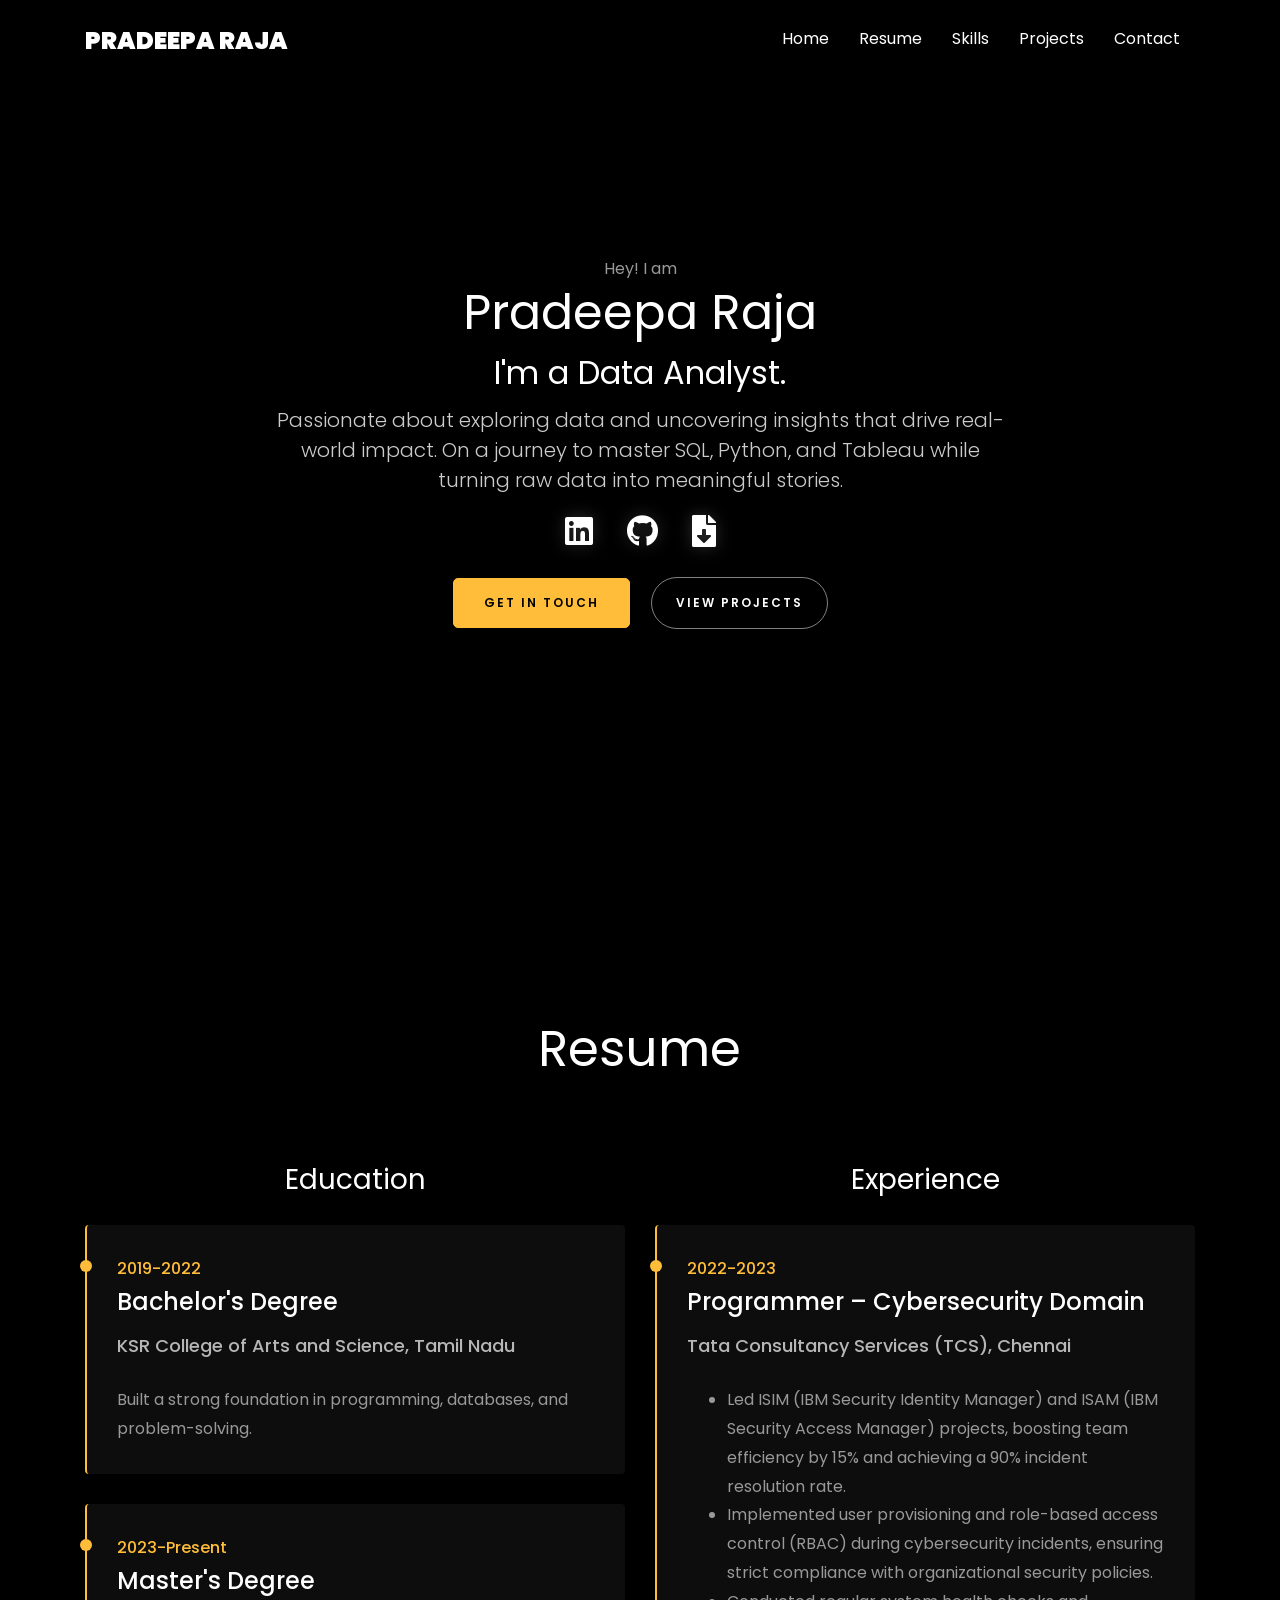
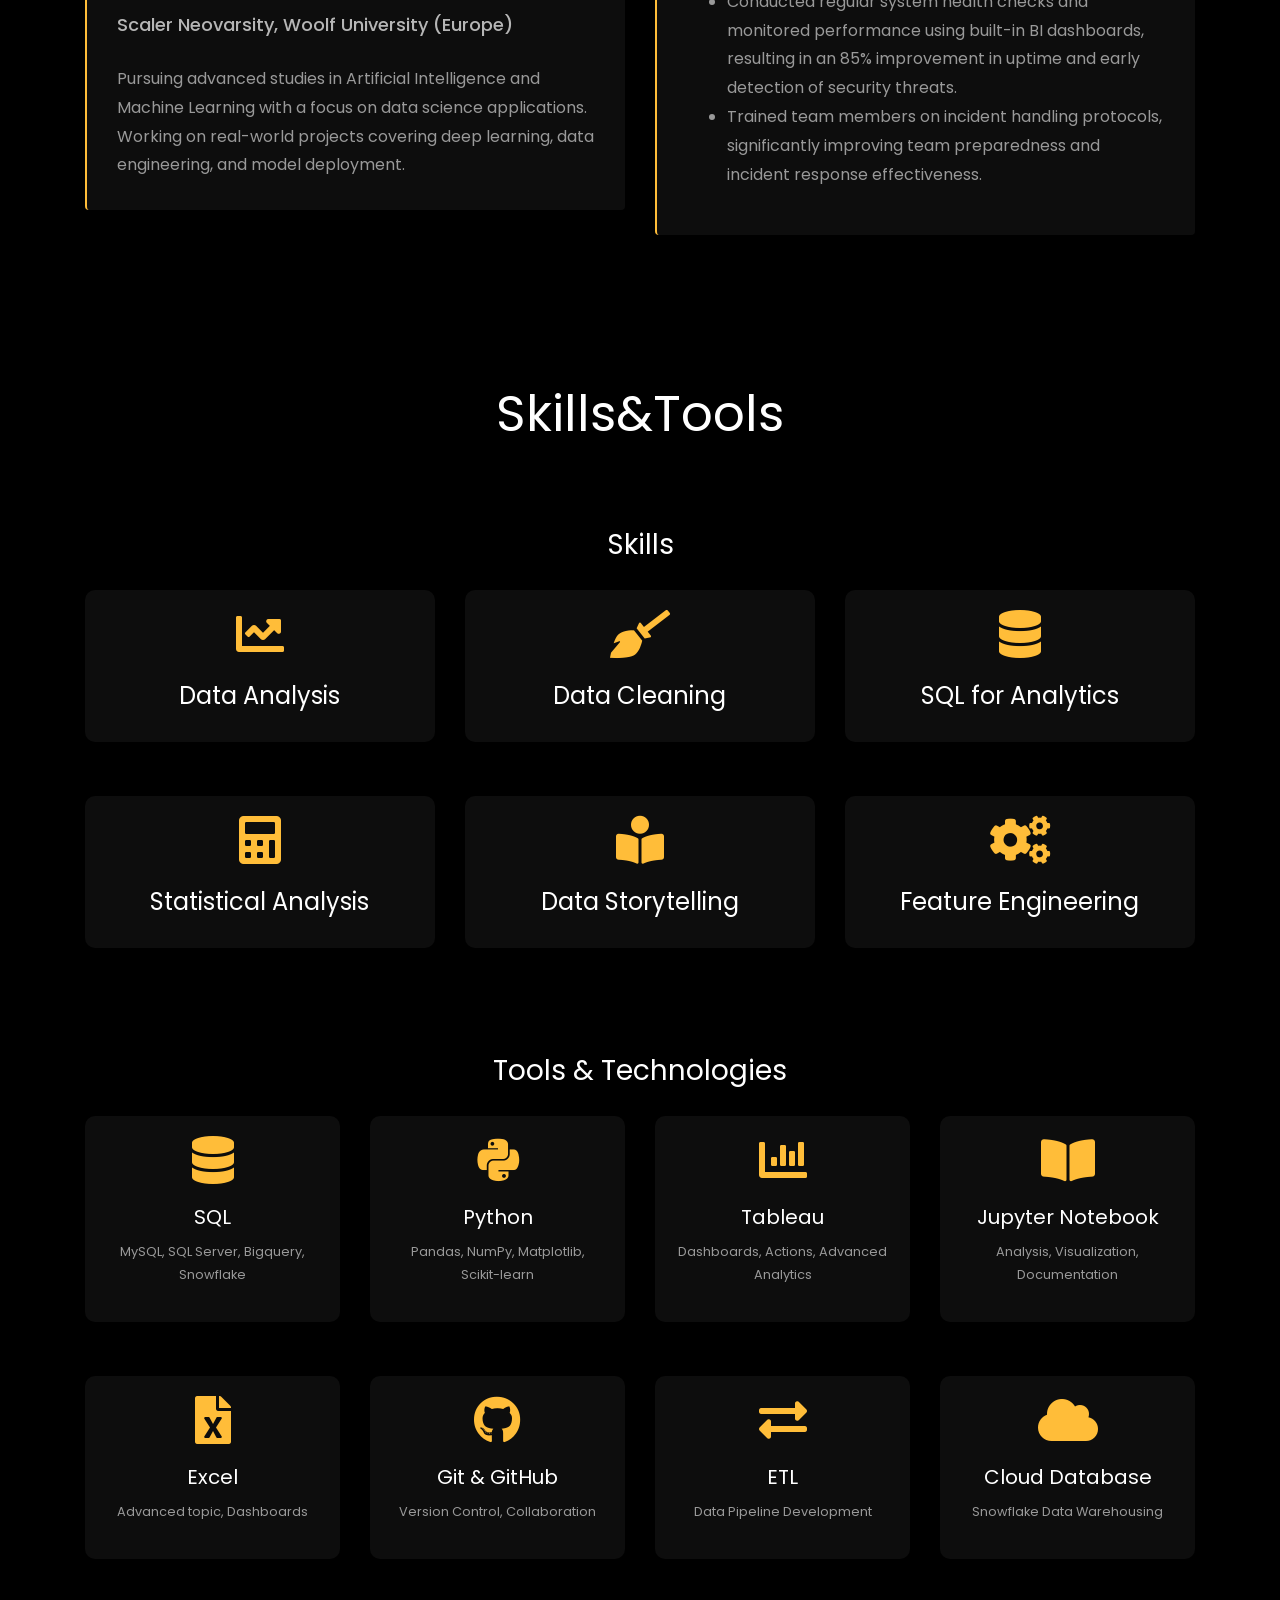
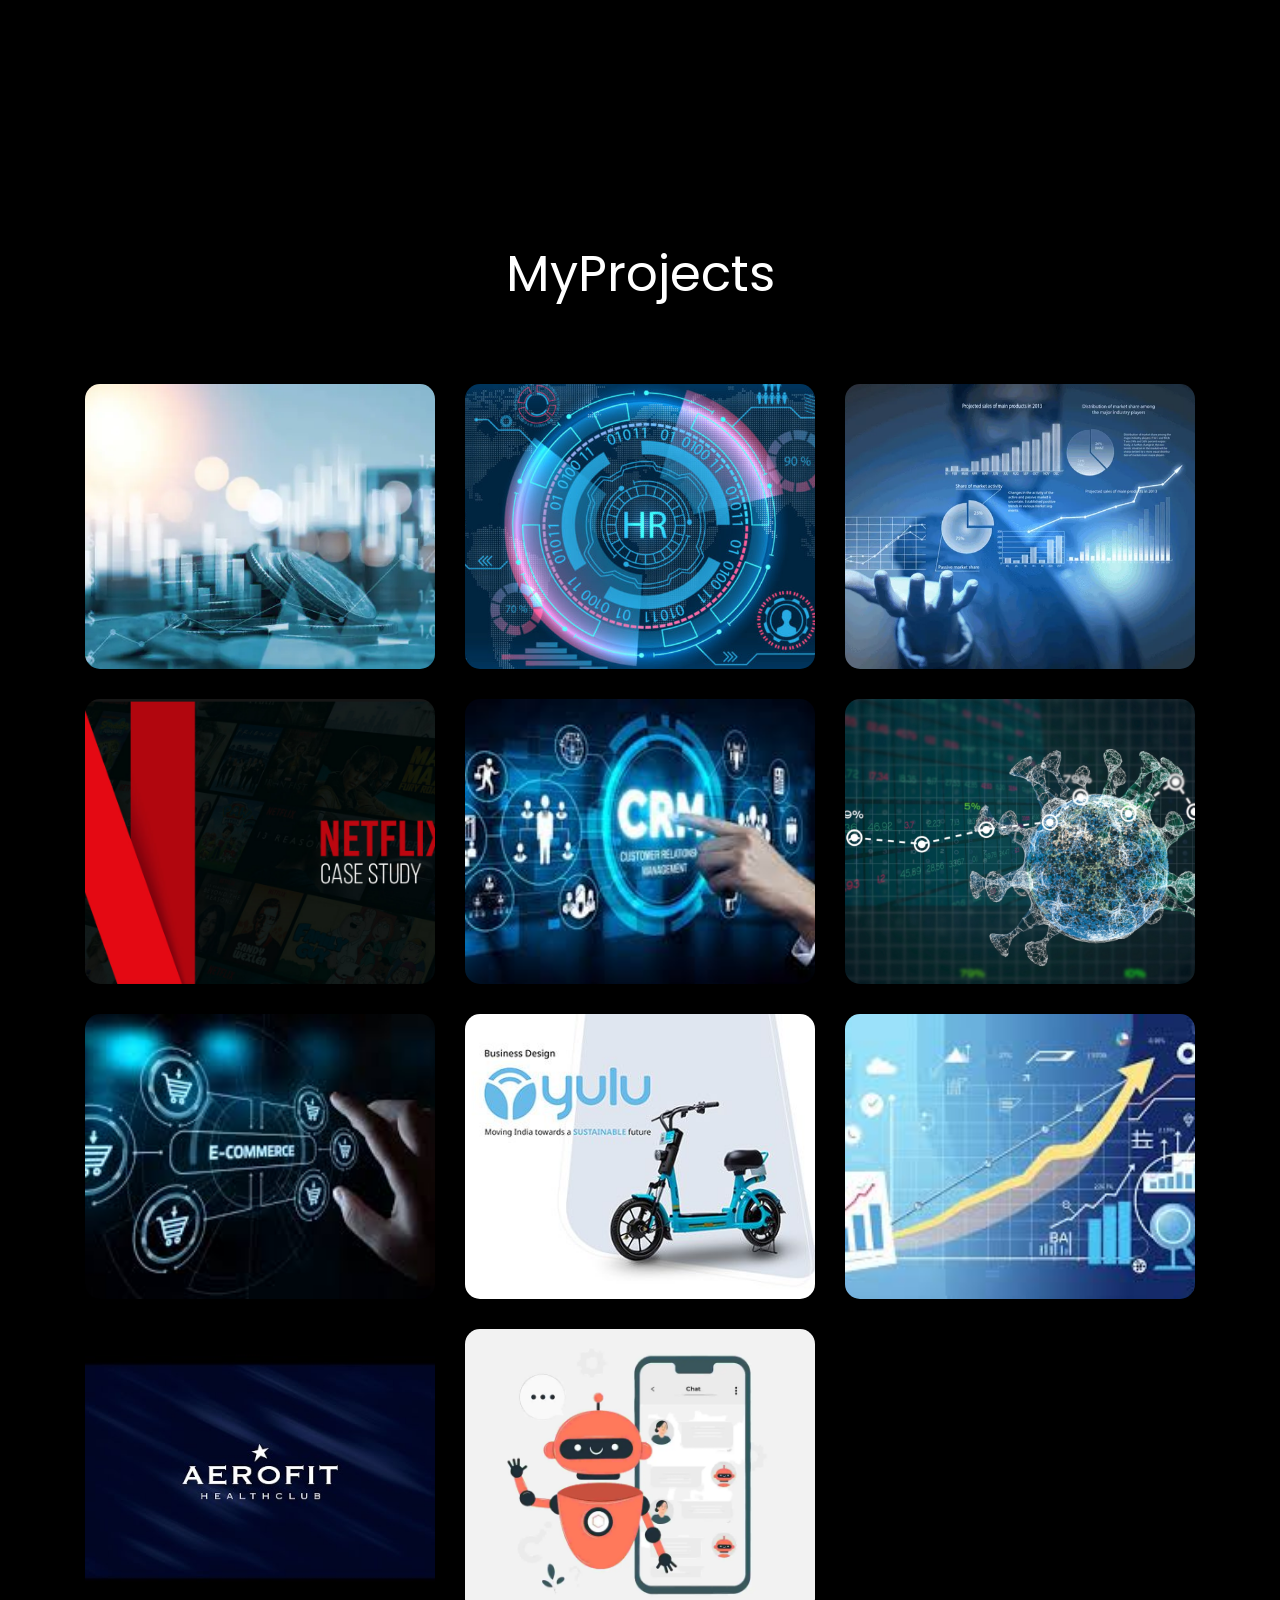
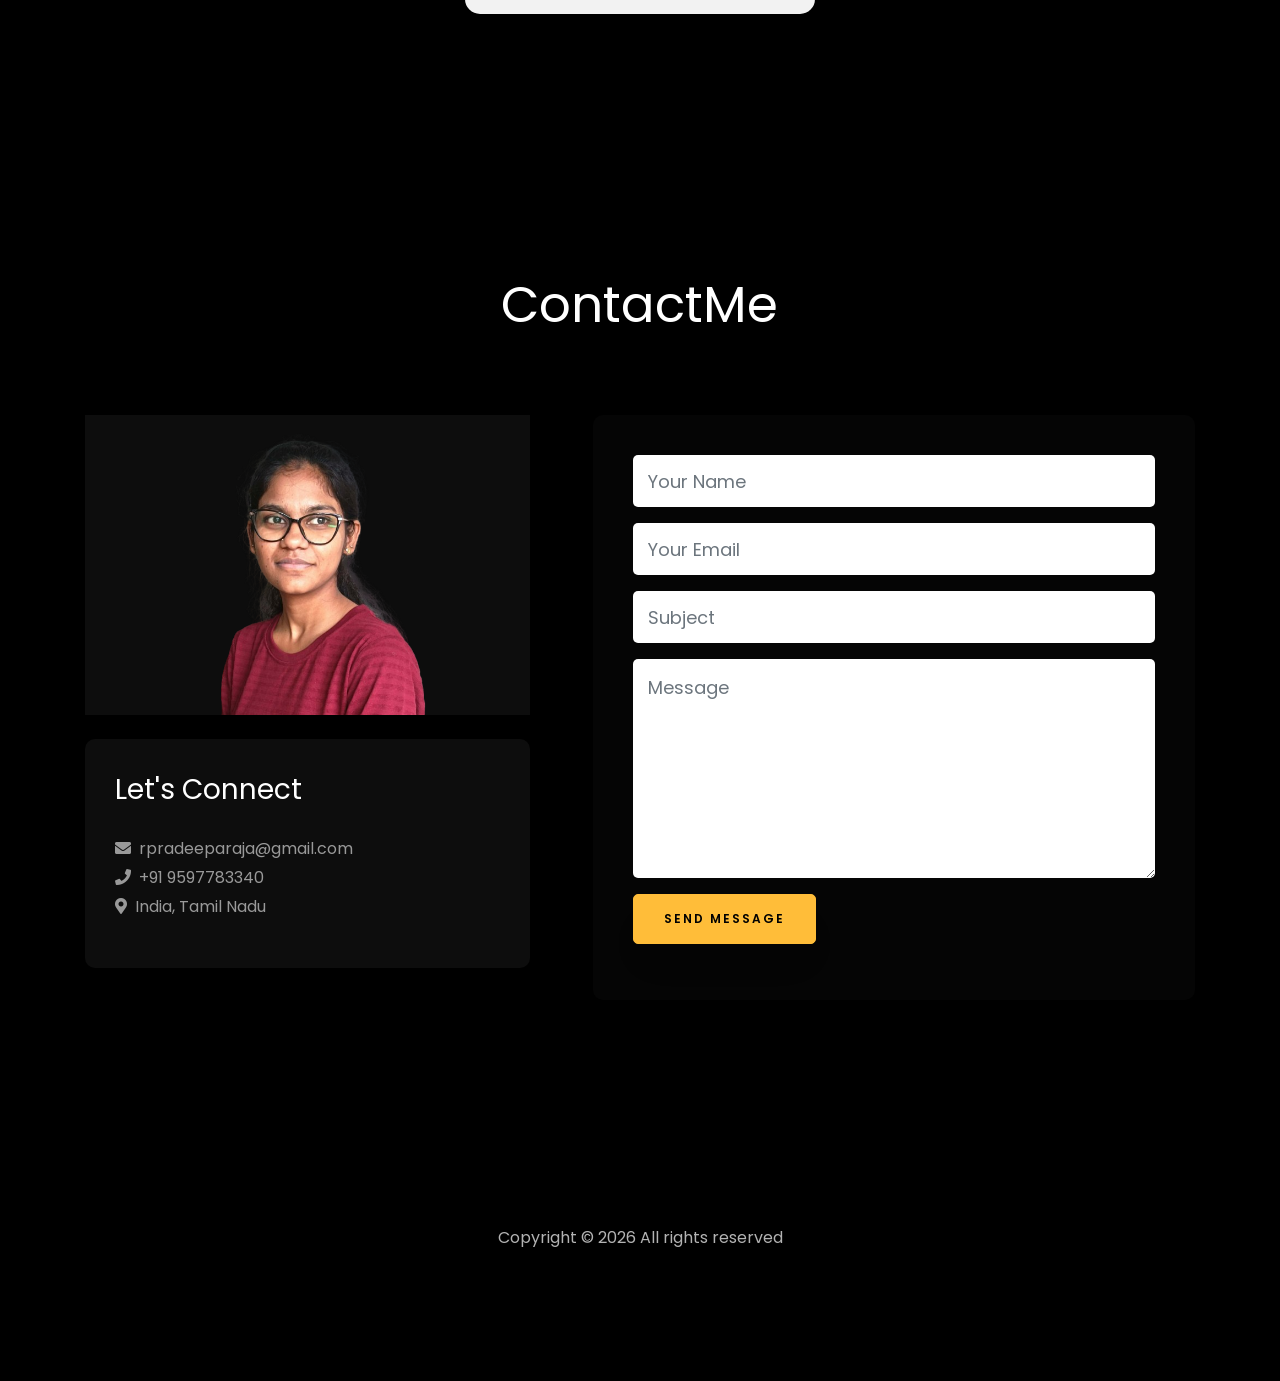
==== Downloads/Portfolio_pradeepa/Portfolio/index.html @ 7acf441f "code committed successfully" ====
<!DOCTYPE html>
<html lang="en">
  <head>
    <title>My Portfolio</title>
    <meta charset="utf-8">
    <meta name="viewport" content="width=device-width, initial-scale=1.0, maximum-scale=1.0, user-scalable=0">
    
    <link href="https://fonts.googleapis.com/css?family=Poppins:100,200,300,400,500,600,700,800,900" rel="stylesheet">
    <link rel="stylesheet" href="css/open-iconic-bootstrap.min.css">
    <link rel="stylesheet" href="css/animate.css">
    <link rel="stylesheet" href="css/owl.carousel.min.css">
    <link rel="stylesheet" href="css/owl.theme.default.min.css">
    <link rel="stylesheet" href="css/magnific-popup.css">
    <link rel="stylesheet" href="css/aos.css">
    <link rel="stylesheet" href="css/ionicons.min.css">
    <link rel="stylesheet" href="css/flaticon.css">
    <link rel="stylesheet" href="css/icomoon.css">
    <link rel="stylesheet" href="css/style.css">
    <link rel="stylesheet" href="https://cdnjs.cloudflare.com/ajax/libs/font-awesome/5.15.4/css/all.min.css">
</head>
  <body data-spy="scroll" data-target=".site-navbar-target" data-offset="300">
    <!-- Navigation -->
    <nav class="navbar navbar-expand-lg navbar-dark ftco_navbar ftco-navbar-light site-navbar-target" id="ftco-navbar">
      <div class="container">
        <a class="navbar-brand" href="#home-section">Pradeepa Raja</a>
        <button class="navbar-toggler" type="button" data-toggle="collapse" data-target="#ftco-nav" aria-controls="ftco-nav" aria-expanded="false" aria-label="Toggle navigation">
          <span class="oi oi-menu"></span> Menu
        </button>
        <div class="collapse navbar-collapse" id="ftco-nav">
          <ul class="navbar-nav nav ml-auto">
            <li class="nav-item"><a href="#home-section" class="nav-link"><span>Home</span></a></li>
            <li class="nav-item"><a href="#resume-section" class="nav-link"><span>Resume</span></a></li>
            <li class="nav-item"><a href="#skills-section" class="nav-link"><span>Skills</span></a></li>
            <li class="nav-item"><a href="#projects-section" class="nav-link"><span>Projects</span></a></li>
            <li class="nav-item"><a href="#contact-section" class="nav-link"><span>Contact</span></a></li>
          </ul>
        </div>
      </div>
    </nav>

    <!-- Home Section -->
    <section class="hero-wrap js-fullheight">
      <div class="overlay"></div>
      <div class="container">
        <div class="row no-gutters slider-text js-fullheight justify-content-center align-items-center">
          <div class="col-lg-8 col-md-6 ftco-animate d-flex align-items-center">
            <div class="text text-center">
              <span class="subheading">Hey! I am</span>
              <h1>Pradeepa Raja</h1>
              <h2>I'm a 
                <span class="txt-rotate" data-period="2000"
                  data-rotate='[ "Data Analyst.", "SQL Enthusiast.", "Tableau Lover.", "Python Learner." ]'>
                </span>
              </h2>
              <p>Passionate about exploring data and uncovering insights that drive real-world impact.
				On a journey to master SQL, Python, and Tableau while turning raw data into meaningful stories.</p>
              
              <!-- Add social links -->
              <div class="social-links mb-4">
                <a href="https://www.linkedin.com/in/rpradeeparaja/" target="_blank" class="social-icon">
                  <i class="fab fa-linkedin fa-2x"></i>
                </a>
                <a href="https://github.com/pradeeparaja" target="_blank" class="social-icon">
                  <i class="fab fa-github fa-2x"></i>
                </a>
                <a href="images\Pradeepa_Raja_Resume.pdf" class="social-icon" download>
                  <i class="fas fa-file-download fa-2x"></i>
                </a>
              </div>

              <p class="mt-4">
                <a href="#contact-section" class="btn btn-primary py-3 px-4">Get in Touch</a>
                <a href="#projects-section" class="btn btn-white btn-outline-white py-3 px-4 ml-3">View Projects</a>
              </p>
            </div>
          </div>
        </div>
      </div>
    </section>
    
    <!-- Add this script for text rotation -->
    <script>
      var TxtRotate = function(el, toRotate, period) {
        this.toRotate = toRotate;
        this.el = el;
        this.loopNum = 0;
        this.period = parseInt(period, 10) || 2000;
        this.txt = '';
        this.tick();
        this.isDeleting = false;
      };
    
      TxtRotate.prototype.tick = function() {
        var i = this.loopNum % this.toRotate.length;
        var fullTxt = this.toRotate[i];
    
        if (this.isDeleting) {
          this.txt = fullTxt.substring(0, this.txt.length - 1);
        } else {
          this.txt = fullTxt.substring(0, this.txt.length + 1);
        }
    
        this.el.innerHTML = '<span class="wrap">'+this.txt+'</span>';
    
        var that = this;
        var delta = 300 - Math.random() * 100;
    
        if (this.isDeleting) { delta /= 2; }
    
        if (!this.isDeleting && this.txt === fullTxt) {
          delta = this.period;
          this.isDeleting = true;
        } else if (this.isDeleting && this.txt === '') {
          this.isDeleting = false;
          this.loopNum++;
          delta = 500;
        }
    
        setTimeout(function() {
          that.tick();
        }, delta);
      };
    
      window.onload = function() {
        var elements = document.getElementsByClassName('txt-rotate');
        for (var i=0; i<elements.length; i++) {
          var toRotate = elements[i].getAttribute('data-rotate');
          var period = elements[i].getAttribute('data-period');
          if (toRotate) {
            new TxtRotate(elements[i], JSON.parse(toRotate), period);
          }
        }
      };
    </script>
    
   

    <!-- Resume Section -->
    <section class="ftco-section ftco-no-pb" id="resume-section">
      <div class="container">
        <div class="row justify-content-center pb-5">
          <div class="col-md-10 heading-section text-center ftco-animate">
            <h2 class="mb-4">Resume</h2>
          </div>
        </div>
        <div class="row">
          <!-- Education Column -->
          <div class="col-md-6">
            <h3 class="text-center mb-4">Education</h3>
            <div class="resume-wrap ftco-animate">
              <span class="date">2019-2022</span>
              <h2>Bachelor's Degree</h2>
              <span class="position">KSR College of Arts and Science, Tamil Nadu</span>
              <p class="mt-4">Built a strong foundation in programming, databases, and problem-solving. </p>
            </div>
            <div class="resume-wrap ftco-animate">
              <span class="date">2023-Present</span>
              <h2>Master's Degree</h2>
              <span class="position">Scaler Neovarsity, Woolf University (Europe)</span>
              <p class="mt-4">Pursuing advanced studies in Artificial Intelligence and Machine Learning with a focus on data science applications. 
				Working on real-world projects covering deep learning, data engineering, and model deployment. </p>
            </div>
          </div>
          
          <!-- Experience Column -->
          <div class="col-md-6">
            <h3 class="text-center mb-4">Experience</h3>
            <div class="resume-wrap ftco-animate">
              <span class="date">2022-2023</span>
              <h2>Programmer – Cybersecurity Domain</h2>
              <span class="position">Tata Consultancy Services (TCS), Chennai</span>
              
              <ul class="mt-4">
                <li>Led ISIM (IBM Security Identity Manager) and ISAM (IBM Security Access Manager) projects, boosting team efficiency by 15% and achieving a 
                    90% incident resolution rate.</li>

                <li>Implemented user provisioning and role-based access control (RBAC) during cybersecurity incidents, 
                    ensuring strict compliance with organizational security policies.</li>

                <li>Conducted regular system health checks and monitored performance using built-in BI dashboards,
                     resulting in an 85% improvement in uptime and early detection of security threats.</li>

                <li>Trained team members on incident handling protocols, significantly improving team preparedness and incident response effectiveness.</li>
              </ul>
            </div>
          </div>
        </div>
      </div>
    </section>

    <!-- Skills Section -->
    <section class="ftco-section" id="skills-section">
      <div class="container">
        <div class="row justify-content-center pb-5">
          <div class="col-md-12 heading-section text-center ftco-animate">
            <h2 class="mb-4">Skills & Tools</h2>
          </div>
        </div>
        
        <!-- Programming Skills -->
        <div class="row mb-5">
          <div class="col-12">
            <h3 class="text-center mb-4">Skills</h3>
          </div>
          <div class="col-md-4 text-center mb-4">
            <div class="skills-wrap ftco-animate">
              <div class="icon-floating">
                <i class="fas fa-chart-line fa-3x"></i>
              </div>
              <h4 class="mt-3">Data Analysis</h4>
            </div>
          </div>
          <div class="col-md-4 text-center mb-4">
            <div class="skills-wrap ftco-animate">
              <div class="icon-floating">
                <i class="fas fa-broom fa-3x"></i>
              </div>
              <h4 class="mt-3">Data Cleaning</h4>
            </div>
          </div>
          <div class="col-md-4 text-center mb-4">
            <div class="skills-wrap ftco-animate">
              <div class="icon-floating">
                <i class="fas fa-database fa-3x"></i>
              </div>
              <h4 class="mt-3">SQL for Analytics</h4>
            </div>
          </div>
          <div class="col-md-4 text-center mb-4">
            <div class="skills-wrap ftco-animate">
              <div class="icon-floating">
                <i class="fas fa-calculator fa-3x"></i>
              </div>
              <h4 class="mt-3">Statistical Analysis</h4>
            </div>
          </div>
          <div class="col-md-4 text-center mb-4">
            <div class="skills-wrap ftco-animate">
              <div class="icon-floating">
                <i class="fas fa-book-reader fa-3x"></i>
              </div>
              <h4 class="mt-3">Data Storytelling</h4>
            </div>
          </div>
          <div class="col-md-4 text-center mb-4">
            <div class="skills-wrap ftco-animate">
              <div class="icon-floating">
                <i class="fas fa-cogs fa-3x"></i>
              </div>
              <h4 class="mt-3">Feature Engineering</h4>
            </div>
          </div>
        </div>

        <!-- Tools -->
        <div class="row mt-5">
          <div class="col-12">
            <h3 class="text-center mb-4">Tools & Technologies</h3>
          </div>
          <div class="col-md-3 col-6 text-center mb-4">
            <div class="tool-item ftco-animate">
              <i class="fas fa-database fa-3x mb-2"></i>
              <h5>SQL</h5>
              <p class="small">MySQL, SQL Server, Bigquery, Snowflake</p>
            </div>
          </div>
          <div class="col-md-3 col-6 text-center mb-4">
            <div class="tool-item ftco-animate">
              <i class="fab fa-python fa-3x mb-2"></i>
              <h5>Python</h5>
              <p class="small">Pandas, NumPy, Matplotlib, Scikit-learn</p>
            </div>
          </div>
          <div class="col-md-3 col-6 text-center mb-4">
            <div class="tool-item ftco-animate">
              <i class="fas fa-chart-bar fa-3x mb-2"></i>
              <h5>Tableau</h5>
              <p class="small">Dashboards, Actions, Advanced Analytics</p>
            </div>
          </div>
          <div class="col-md-3 col-6 text-center mb-4">
            <div class="tool-item ftco-animate">
              <i class="fas fa-book-open fa-3x mb-2"></i>
              <h5>Jupyter Notebook</h5>
              <p class="small">Analysis, Visualization, Documentation</p>
            </div>
          </div>
          <div class="col-md-3 col-6 text-center mb-4">
            <div class="tool-item ftco-animate">
              <i class="fas fa-file-excel fa-3x mb-2"></i>
              <h5>Excel</h5>
              <p class="small">Advanced topic, Dashboards</p>
            </div>
          </div>
          <div class="col-md-3 col-6 text-center mb-4">
            <div class="tool-item ftco-animate">
              <i class="fab fa-github fa-3x mb-2"></i>
              <h5>Git & GitHub</h5>
              <p class="small">Version Control, Collaboration</p>
            </div>
          </div>
          <div class="col-md-3 col-6 text-center mb-4">
            <div class="tool-item ftco-animate">
              <i class="fas fa-exchange-alt fa-3x mb-2"></i>
              <h5>ETL</h5>
              <p class="small">Data Pipeline Development</p>
            </div>
          </div>
          <div class="col-md-3 col-6 text-center mb-4">
            <div class="tool-item ftco-animate">
              <i class="fas fa-cloud fa-3x mb-2"></i>
              <h5>Cloud Database</h5>
              <p class="small">Snowflake Data Warehousing</p>
            </div>
          </div>
        </div>
      </div>
    </section>

    <!-- Projects Section -->
    <section class="ftco-section ftco-project" id="projects-section">
      <div class="container">
        <div class="row justify-content-center pb-5">
          <div class="col-md-12 heading-section text-center ftco-animate">
            <h2 class="mb-4">My Projects</h2>
          </div>
        </div>
        <div class="row">
          <div class="col-md-4">
            <div class="project img ftco-animate d-flex justify-content-center align-items-center" style="background-image: url(images/financial-result.png);">
              <div class="overlay"></div>
              <div class="text text-center p-4">
                <h3><a href="#" class="project-popup" data-title="" data-description="Fin360 Financial Analytics Dashboard is a 
					self-designed project built to analyze and visualize core financial operations such as revenue trends, accounts receivables, 
					and cost scenarios. Using tools like SQL for data extraction, Python for cleaning and transformation, and Tableau for interactive
					 dashboarding, the project provides end-to-end insights into company performance. Key features include scenario-based revenue 
					 projections, overdue receivable monitoring, and departmental expense breakdowns. This dashboard enables data-driven 
					 decision-making 
					for finance teams by simplifying complex metrics into intuitive visuals." data-link="https://public.tableau.com/app/profile/pradeepa.raja7155/viz/FIN360/MainDashboard">Fin Lens</a></h3>
                <span>Financial Insights Dashboard</span>
              </div>
            </div>
          </div>
          <div class="col-md-4">
            <div class="project img ftco-animate d-flex justify-content-center align-items-center" style="background-image: url(images/businesses-hr-analytics.png);">
              <div class="overlay"></div>
              <div class="text text-center p-4">
                <h3><a href="#" class="project-popup" data-title="" data-description="HR Analytics Dashboard is a self-created 
					Tableau project focused on exploring workforce patterns and employee performance. It visualizes key metrics such as 
					attrition rates, department-wise performance, gender ratios, and income distribution. Data was processed using SQL and Excel 
					before being brought into Tableau for interactive dashboards. Key features include filtering by department or job role, salary
					 trend analysis, 
					and diversity tracking. The dashboard empowers HR teams to make strategic workforce decisions based on clean, 
					visualized data" data-link="https://public.tableau.com/app/profile/pradeepa.raja7155/viz/HRDash_17189870269500/HRSummary">PulseHR</a></h3>
                <span>HR Analytics Dashboard</span>
              </div>
            </div>
          </div>

		  <div class="col-md-4">
            <div class="project img ftco-animate d-flex justify-content-center align-items-center" style="background-image: url(images/Top-Sales-Analytics-Software.png);">
              <div class="overlay"></div>
              <div class="text text-center p-4">
                <h3><a href="#" class="project-popup" data-title="" data-description="This project is a self-designed Tableau dashboard
					 built to analyze and visualize key sales trends across products, regions, and time periods. It offers a clear view of revenue 
					 breakdowns, high-performing categories, and customer purchase behavior. Using interactive filters and drill-downs, stakeholders
					  can quickly identify which products are driving growth and where optimizations are needed.
					 The dashboard helps sales and strategy teams monitor KPIs, make faster decisions, and stay aligned with business goals." data-link="https://public.tableau.com/app/profile/pradeepa.raja7155/viz/salesanalysis_17201983517040/Dash_2">Sales Pulse Dashboard</a></h3>
                <span>Real-time insights into your sales data</span>
              </div>
            </div>
          </div>


		  <div class="col-md-4">
            <div class="project img ftco-animate d-flex justify-content-center align-items-center" style="background-image: url(images/netflix_image.png);">
              <div class="overlay"></div>
              <div class="text text-center p-4">
                <h3><a href="#" class="project-popup" data-title="" data-description="This project explores viewer behavior and content 
					trends using the Netflix dataset. Leveraging Python for data cleaning, transformation, and exploratory analysis, the project 
					uncovers patterns in genres, release timelines, ratings, and country-wise availability. Visualizations created with Matplotlib 
					and Seaborn help identify what kind of content is most popular, when users are most engaged, and how Netflix's library varies
					 globally. 
					This project sharpens data storytelling skills while simulating real-world entertainment analytics." data-link="https://github.com/pradeeparaja/Netflix">Netflix Viewership Analysis</a></h3>
                <span> Insights from Streaming Trends</span>
              </div>
            </div>
          </div>



		  <div class="col-md-4">
            <div class="project img ftco-animate d-flex justify-content-center align-items-center" style="background-image: url(images/CRM_Analytics.png);">
              <div class="overlay"></div>
              <div class="text text-center p-4">
                <h3><a href="#" class="project-popup" data-title="" data-description="A data-driven project simulating a delivery company’s operations. It focuses on optimizing last-mile delivery through analysis of order patterns, delivery delays, and route efficiency using Python, Pandas, and data visualization tools." 
					data-link="https://github.com/pradeeparaja/CRM-analysis">CRM Analytics</a></h3>
                <span>Understanding Customer Behavior and Business Impact</span>
              </div>
            </div>
          </div>



		  <div class="col-md-4">
            <div class="project img ftco-animate d-flex justify-content-center align-items-center" style="background-image: url(images/Covid_Analytics.png);">
              <div class="overlay"></div>
              <div class="text text-center p-4">
                <h3><a href="#" class="project-popup" data-title="" data-description="An end-to-end SQL project exploring global COVID-19 trends  analyzing confirmed cases, deaths, and vaccination progress. The project transforms raw data into actionable insights through structured queries and visual storytelling." data-link="https://github.com/pradeeparaja/PandemicDataExploration">PandemicLens</a></h3>
                <span>COVID-19 Data Insights</span>
              </div>
            </div>
          </div>




		  <div class="col-md-4">
            <div class="project img ftco-animate d-flex justify-content-center align-items-center" style="background-image: url(images/E_commernce.png);">
              <div class="overlay"></div>
              <div class="text text-center p-4">
                <h3><a href="#" class="project-popup" data-title="" data-description=" A deep-dive data case study analyzing order patterns, customer preferences, and delivery dynamics in the Brazilian e-commerce market. Built using Python and SQL to uncover actionable insights for strategy optimization." data-link="https://github.com/pradeeparaja/Target_CaseStudy">TargetPulse</a></h3>
                <span>E-Commerce Trends & Customer Behavior</span>
              </div>
            </div>
          </div>


		  <div class="col-md-4">
            <div class="project img ftco-animate d-flex justify-content-center align-items-center" style="background-image: url(images/YULU_iamge.png);">
              <div class="overlay"></div>
              <div class="text text-center p-4">
                <h3><a href="#" class="project-popup" data-title="" data-description=" This project explores urban transportation patterns using Yulu bike ride data. It focuses on understanding user demand, peak ride hours, popular routes, and seasonality trends. Using Python for data cleaning, EDA, and geospatial analysis, the project identifies high-demand zones and suggests operational strategies for optimizing fleet distribution." data-link="https://github.com/pradeeparaja/Yulu-Micro-Mobility-Demand-Analysis"> RideScope</a></h3>
                <span>Micro-Mobility Demand Analysis for Yulu</span>
              </div>
            </div>
          </div>


		  <div class="col-md-4">
            <div class="project img ftco-animate d-flex justify-content-center align-items-center" style="background-image: url(images/LR_image.png);">
              <div class="overlay"></div>
              <div class="text text-center p-4">
                <h3><a href="#" class="project-popup" data-title="" data-description=" This project demonstrates how linear regression can be used to predict sales based on advertising budgets. Using Python libraries like Pandas, Matplotlib, and Scikit-learn, the project walks through data preprocessing, model building, evaluation, and interpretation of results." 
					data-link="https://github.com/pradeeparaja/Linear_Regression">TrendPredict</a></h3>
                <span>Linear Regression on Sales Data</span>
              </div>
            </div>
          </div>

		  <div class="col-md-4">
            <div class="project img ftco-animate d-flex justify-content-center align-items-center" style="background-image: url(images/aerofit.png);">
              <div class="overlay"></div>
              <div class="text text-center p-4">
                <h3><a href="#" class="project-popup" data-title="" data-description=" This case study dives into customer data for Aerofit, a fitness equipment brand, to uncover insights about product preferences, user demographics, and purchasing behavior. Using Python and visualization tools, it provides actionable recommendations to improve customer segmentation and marketing efforts." 
					data-link="https://github.com/pradeeparaja/Linear_Regression">FitTrack</a></h3>
                <span>Aerofit Customer Insights</span>
              </div>
            </div>
          </div>

		  <div class="col-md-4">
            <div class="project img ftco-animate d-flex justify-content-center align-items-center" style="background-image: url(images/Bot.png);">
              <div class="overlay"></div>
              <div class="text text-center p-4">
                <h3><a href="#" class="project-popup" data-title="" data-description=" HireMate is a smart chatbot designed to streamline the resume screening process using NLP techniques. Built using Python and Streamlit, it can analyze resumes and answer queries based on candidate profiles. This project showcases the integration of chatbot technology with data parsing and natural language understanding to assist recruiters in making faster, more informed decisions." 
					data-link="https://github.com/pradeeparaja/Linear_Regression">HireMate</a></h3>
                <span>Resume Screening Chatbot</span>
              </div>
            </div>
          </div>
		  
          <!-- Add more projects as needed -->
        </div>
      </div>
    </section>

    <!-- Contact Section -->
    <section class="ftco-section contact-section" id="contact-section">
      <div class="container">
        <div class="row justify-content-center mb-5">
          <div class="col-md-7 heading-section text-center fade-up">
            <h2 class="mb-4">Contact Me</h2>
          </div>
        </div>
        
        <div class="row">
          <div class="col-md-5">
            <div class="img-about img" style="height: 300px;">
              <div class="overlay"></div>
              <img src="images/final-removebg-preview.png" class="img-fluid w-100 h-100" style="object-fit: contain; background: rgba(255, 255, 255, 0.05);" alt="Contact Image">
            </div>
            <div class="contact-info mt-4">
              <h3 class="mb-4">Let's Connect</h3>
              <ul class="about-info px-md-0 px-2">
                <li class="d-flex">
                  <span><i class="fas fa-envelope mr-2"></i></span>
                  <span> rpradeeparaja@gmail.com</span>
                </li>
                <li class="d-flex">
                  <span><i class="fas fa-phone mr-2"></i></span>
                  <span> +91 9597783340</span>
                </li>
                <li class="d-flex">
                  <span><i class="fas fa-map-marker-alt mr-2"></i></span>
                  <span> India, Tamil Nadu</span>
                </li>
              </ul>
            </div>
          </div>

          <div class="col-md-7 pl-md-5">
            <form action="#" class="contact-form">
              <div class="form-group">
                <input type="text" class="form-control" placeholder="Your Name">
              </div>
              <div class="form-group">
                <input type="email" class="form-control" placeholder="Your Email">
              </div>
              <div class="form-group">
                <input type="text" class="form-control" placeholder="Subject">
              </div>
              <div class="form-group">
                <textarea class="form-control" rows="7" placeholder="Message"></textarea>
              </div>
              <div class="form-group">
                <button type="submit" class="btn btn-primary">Send Message</button>
              </div>
            </form>
          </div>
        </div>
      </div>
      <div class="glitter-container"></div>
    </section>

    <!-- Footer -->
    <footer class="ftco-footer ftco-section">
      <div class="container">
        <div class="row">
          <div class="col-md-12 text-center">
            <p>Copyright &copy; <script>document.write(new Date().getFullYear());</script> All rights reserved</p>
          </div>
        </div>
      </div>
    </footer>

    <!-- loader -->
    <div id="ftco-loader" class="show fullscreen"><svg class="circular" width="48px" height="48px"><circle class="path-bg" cx="24" cy="24" r="22" fill="none" stroke-width="4" stroke="#eeeeee"/><circle class="path" cx="24" cy="24" r="22" fill="none" stroke-width="4" stroke-miterlimit="10" stroke="#F96D00"/></svg></div>

    <!-- Scripts -->
    <script src="js/jquery.min.js"></script>
    <script src="js/jquery-migrate-3.0.1.min.js"></script>
    <script src="js/popper.min.js"></script>
    <script src="js/bootstrap.min.js"></script>
    <script src="js/jquery.easing.1.3.js"></script>
    <script src="js/jquery.waypoints.min.js"></script>
    <script src="js/jquery.stellar.min.js"></script>
    <script src="js/owl.carousel.min.js"></script>
    <script src="js/jquery.magnific-popup.min.js"></script>
    <script src="js/aos.js"></script>
    <script src="js/jquery.animateNumber.min.js"></script>
    <script src="js/scrollax.min.js"></script>
    <script src="js/main.js"></script>

    <!-- Project Popup Script -->
    <script>
      $(document).ready(function() {
        $('.project-popup').magnificPopup({
          type: 'inline',
          closeBtnInside: true,
          mainClass: 'mfp-fade',
          removalDelay: 300,
          callbacks: {
            elementParse: function(item) {
              var title = item.el.data('title');
              var description = item.el.data('description');
              var link = item.el.data('link');
              
              var content = 
                '<div class="project-details">' +
                  '<h2>' + title + '</h2>' +
                  '<p>' + description + '</p>' +
                  '<a href="' + link + '" class="btn-visit" target="_blank">Visit Project</a>' +
                '</div>';
              
              item.src = content;
            },
            open: function() {
              $('html').css('margin-right', 0);
            }
          }
        });
      });
    </script>
  </body>
</html>
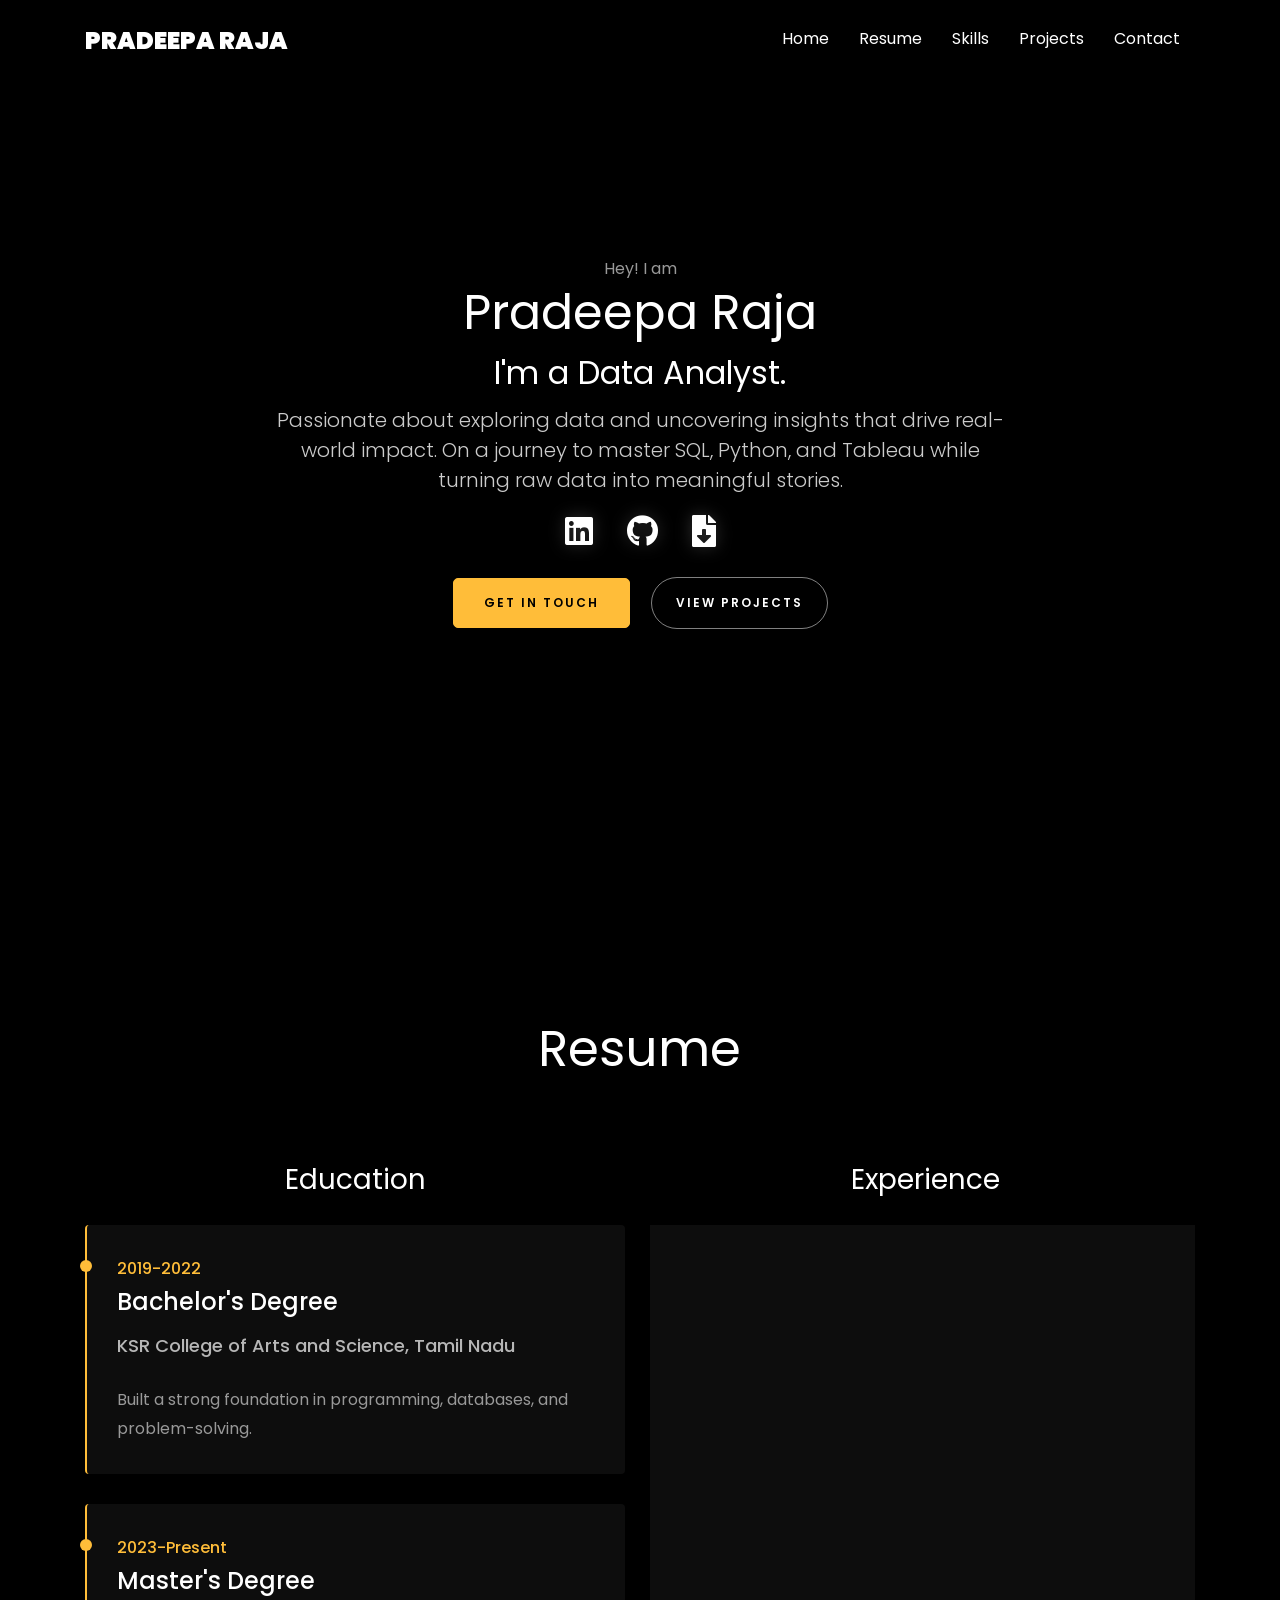
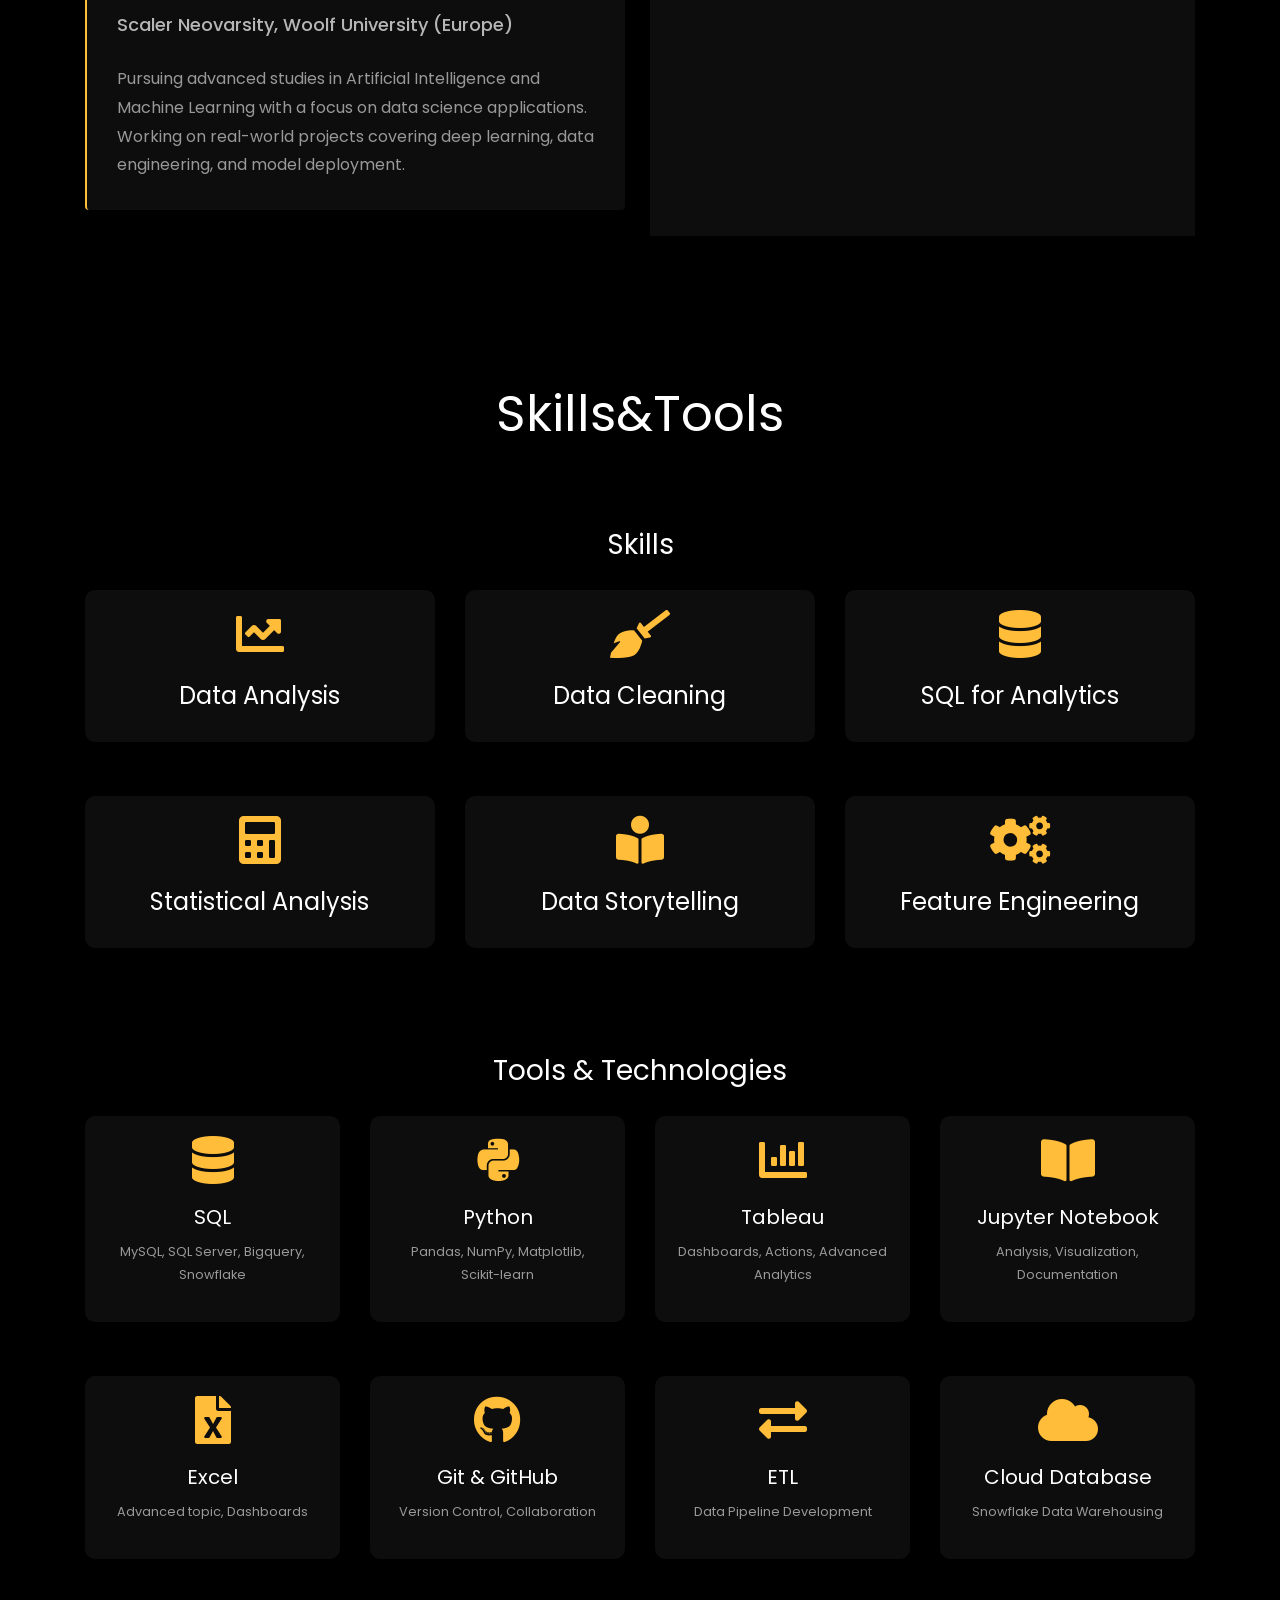
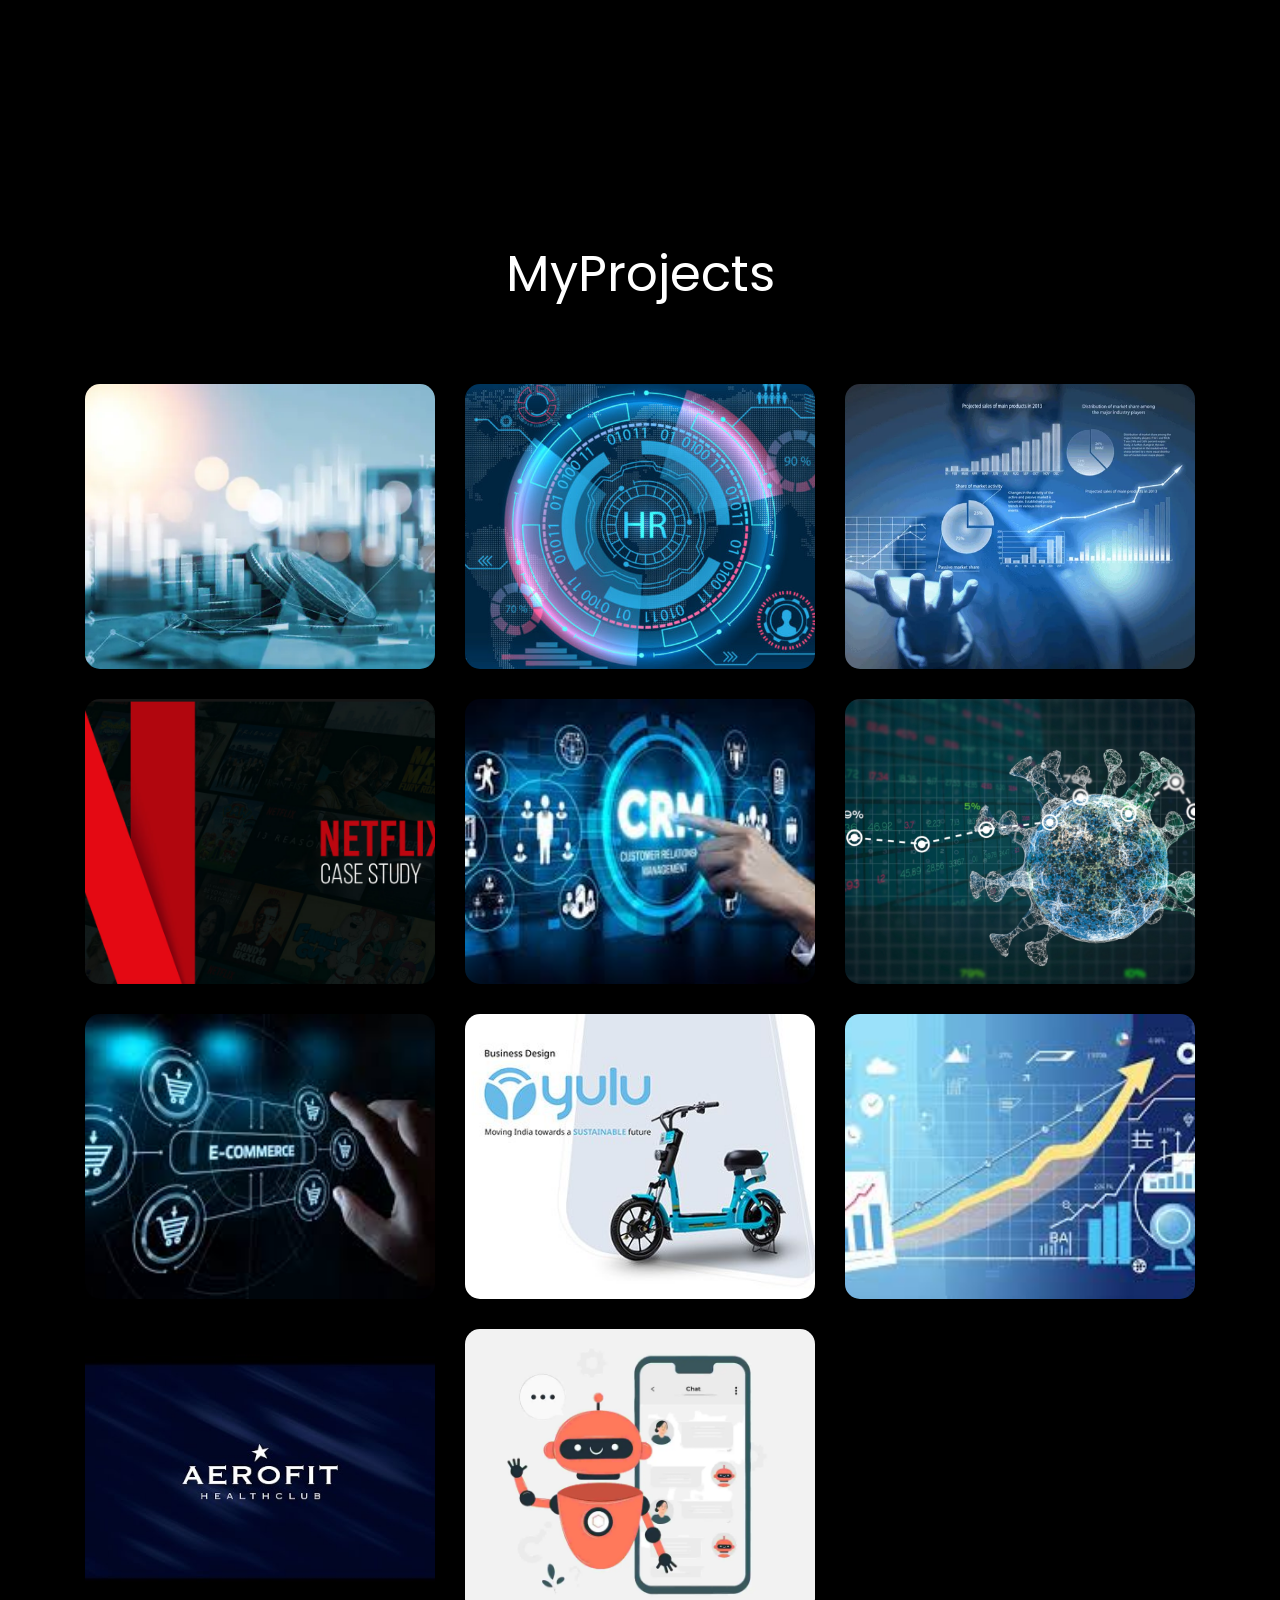
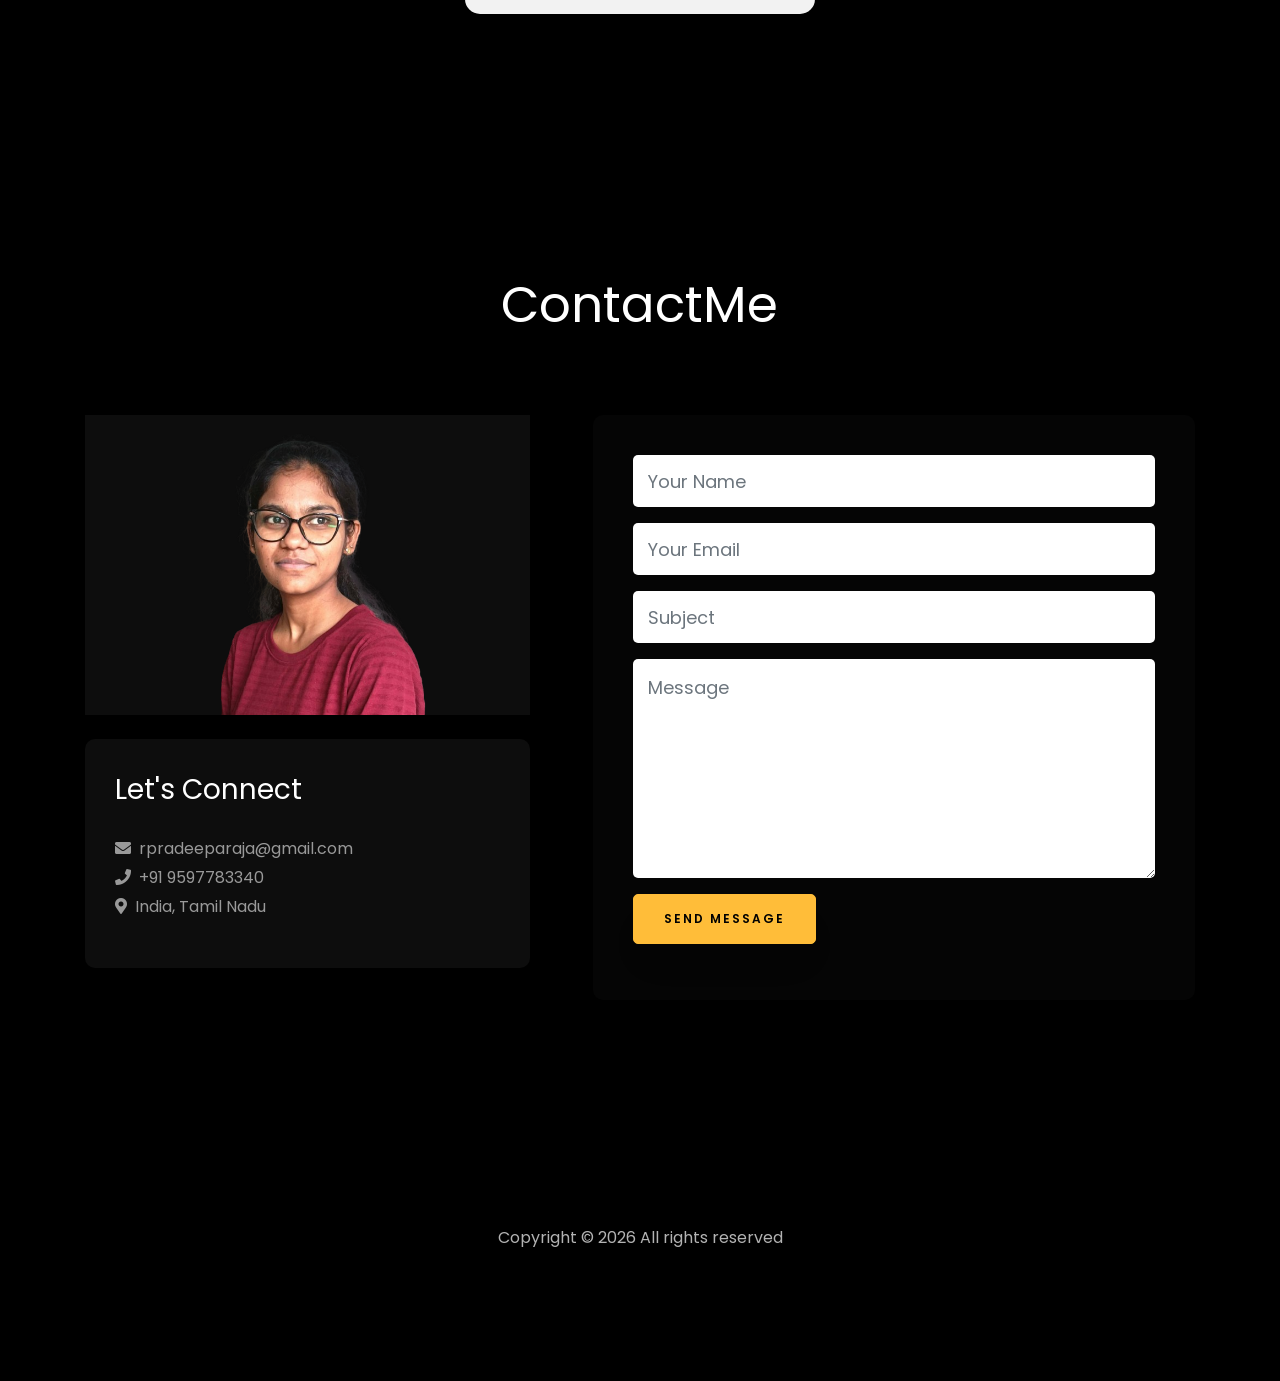
==== commit 15a398fe: "updated portfolio content" ====
--- a/Downloads/Portfolio_pradeepa/Portfolio/index.html
+++ b/Downloads/Portfolio_pradeepa/Portfolio/index.html
@@ -453,7 +453,7 @@
               <div class="overlay"></div>
               <div class="text text-center p-4">
                 <h3><a href="#" class="project-popup" data-title="" data-description=" This case study dives into customer data for Aerofit, a fitness equipment brand, to uncover insights about product preferences, user demographics, and purchasing behavior. Using Python and visualization tools, it provides actionable recommendations to improve customer segmentation and marketing efforts." 
-					data-link="https://github.com/pradeeparaja/Linear_Regression">FitTrack</a></h3>
+					data-link="https://github.com/pradeeparaja/Aerofit_Casestudy">FitTrack</a></h3>
                 <span>Aerofit Customer Insights</span>
               </div>
             </div>
@@ -464,7 +464,7 @@
               <div class="overlay"></div>
               <div class="text text-center p-4">
                 <h3><a href="#" class="project-popup" data-title="" data-description=" HireMate is a smart chatbot designed to streamline the resume screening process using NLP techniques. Built using Python and Streamlit, it can analyze resumes and answer queries based on candidate profiles. This project showcases the integration of chatbot technology with data parsing and natural language understanding to assist recruiters in making faster, more informed decisions." 
-					data-link="https://github.com/pradeeparaja/Linear_Regression">HireMate</a></h3>
+					data-link="https://github.com/pradeeparaja/Resume-Chatbot">HireMate</a></h3>
                 <span>Resume Screening Chatbot</span>
               </div>
             </div>
